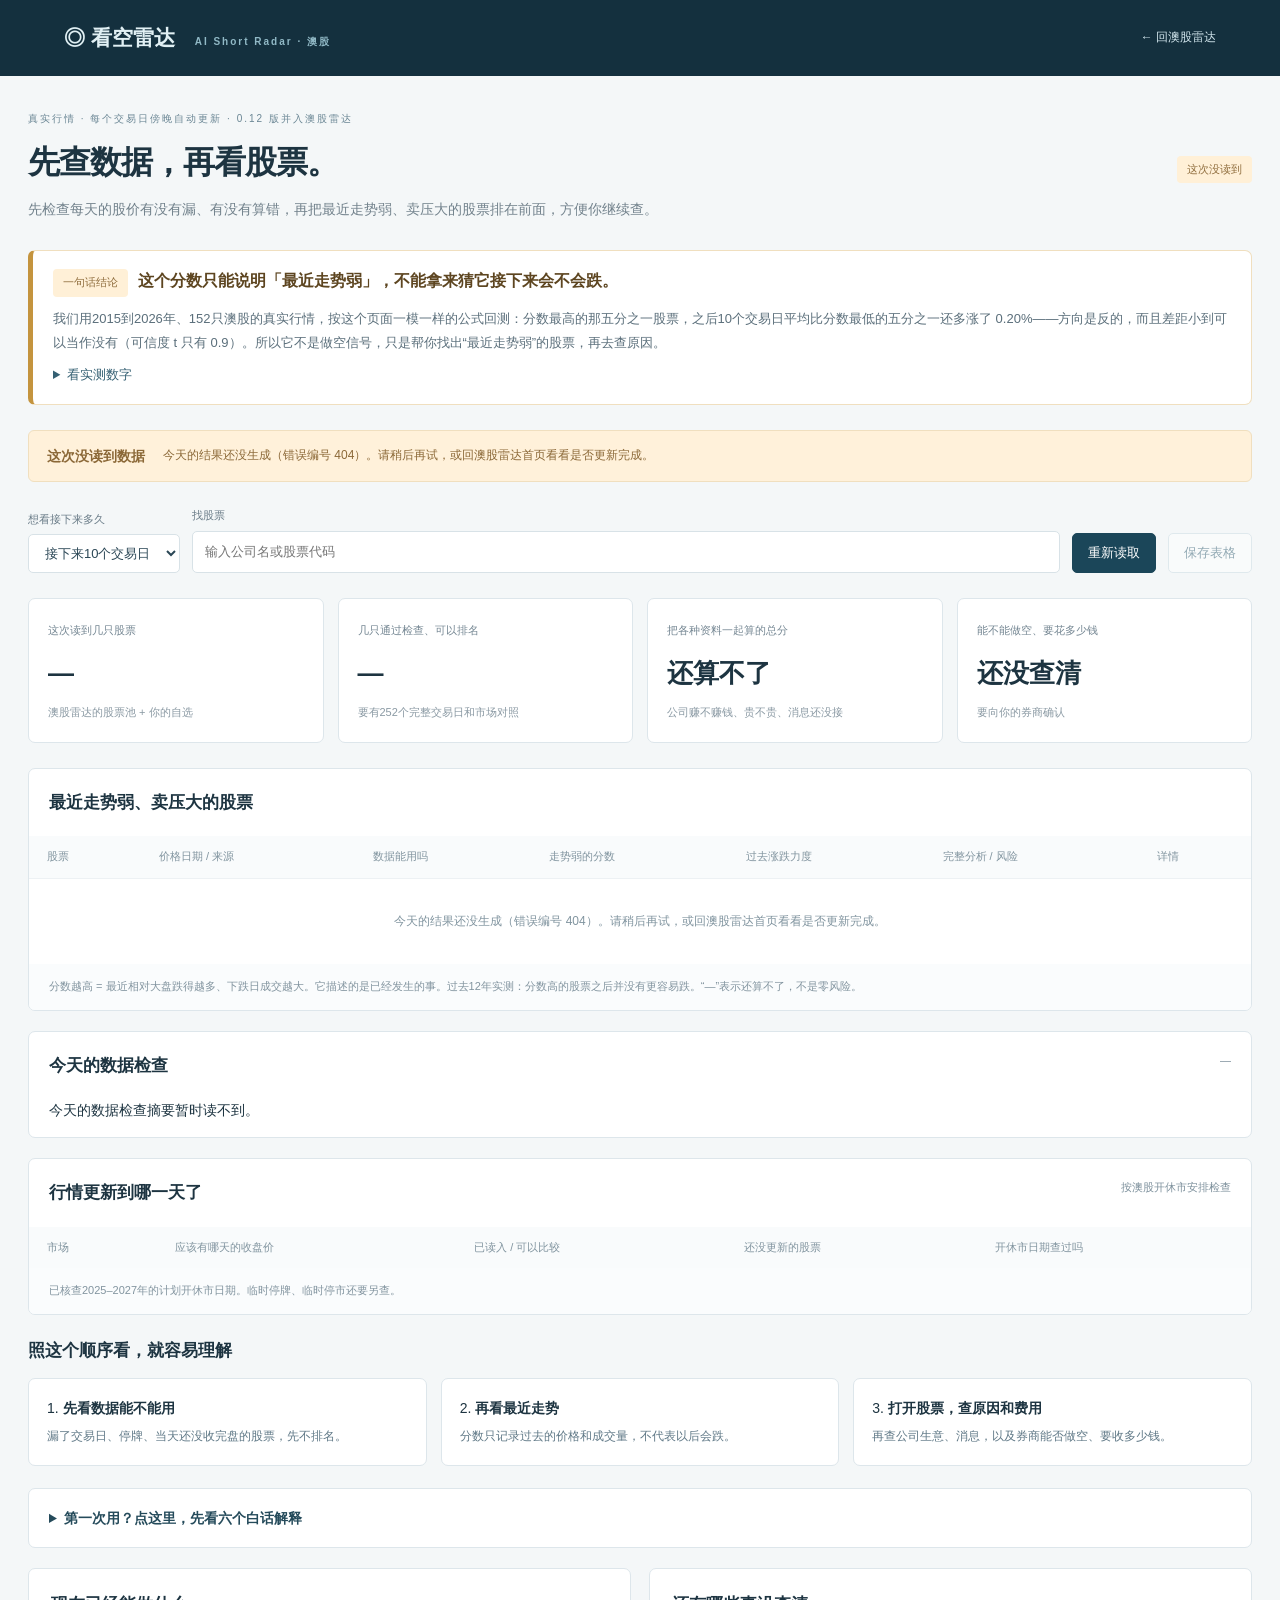
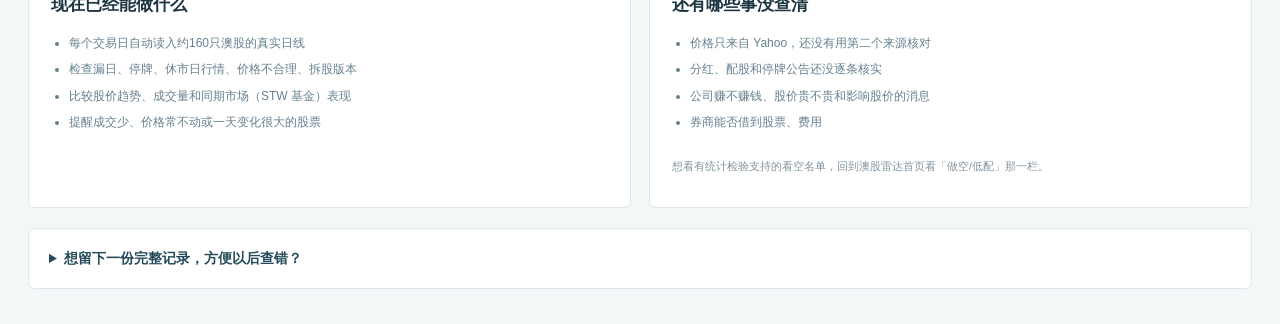
==== web/short/index.html @ 7758fd62 "并入 ChatGPT 版 AI Short Radar：新增「看空雷达」子页 /short/ - short_radar/：AI Short Radar 0.12 计算核心原样搬入，评分公式与权重未改" ====
<!doctype html>
<html lang="zh-CN">
<head><meta charset="utf-8"><meta name="viewport" content="width=device-width,initial-scale=1,viewport-fit=cover"><meta name="color-scheme" content="light"><meta name="theme-color" content="#14303e"><title>看空雷达 · 澳股雷达</title><link rel="stylesheet" href="workbench.css"><link rel="apple-touch-icon" href="../icon-192.png"><link rel="icon" href="../icon-192.png"></head>
<body>
<header><a class="brand" href="./">◎ 看空雷达 <small>AI Short Radar · 澳股</small></a><nav><a href="../">← 回澳股雷达</a></nav></header>
<main>
<div class="intro"><div><div class="overline">真实行情 · 每个交易日傍晚自动更新 · 0.12 版并入澳股雷达</div><h1>先查数据，再看股票。</h1><p>先检查每天的股价有没有漏、有没有算错，再把最近走势弱、卖压大的股票排在前面，方便你继续查。</p></div><span id="connection" class="tag">正在读取</span></div>
<section class="verdict" id="verdict"><div class="verdictHead"><span class="tag warn">一句话结论</span><b>这个分数只能说明「最近走势弱」，不能拿来猜它接下来会不会跌。</b></div><p id="verdictText">正在读取实测结果…</p><details id="verdictDetails"><summary>看实测数字</summary><div id="verdictBody"></div></details></section>
<input type="hidden" id="mode" value="imported"><input type="hidden" id="market" value="AU">
<section class="callout"><b id="modeNotice">正在读取</b><span id="noticeDetail">哪一天的价格、从哪来、还缺什么，都会说明。</span></section>
<div class="controls">
<label>想看接下来多久<select id="horizon"><option value="5">接下来5个交易日</option><option value="10" selected>接下来10个交易日</option><option value="20">接下来20个交易日</option></select></label>
<label class="search">找股票<input id="query" type="search" placeholder="输入公司名或股票代码"></label><button id="refresh">重新读取</button><button id="export" class="secondary">保存表格</button>
</div>
<div class="metrics">
<article><small>这次读到几只股票</small><strong id="count">—</strong><span>澳股雷达的股票池 + 你的自选</span></article>
<article><small>几只通过检查、可以排名</small><strong id="ready">—</strong><span>要有252个完整交易日和市场对照</span></article>
<article><small>把各种资料一起算的总分</small><strong>还算不了</strong><span>公司赚不赚钱、贵不贵、消息还没接</span></article>
<article><small>能不能做空、要花多少钱</small><strong>还没查清</strong><span>要向你的券商确认</span></article>
</div>
<section class="panel">
<div class="panelTitle"><h2>最近走势弱、卖压大的股票</h2><span id="cutoff">—</span></div>
<div class="tableWrap"><table class="rowsTable"><thead><tr><th>股票</th><th>价格日期 / 来源</th><th>数据能用吗</th><th>走势弱的分数</th><th>过去涨跌力度</th><th>完整分析 / 风险</th><th>详情</th></tr></thead><tbody id="rows"></tbody></table></div>
<p class="footnote">分数越高 = 最近相对大盘跌得越多、下跌日成交越大。它描述的是已经发生的事。过去12年实测：分数高的股票之后并没有更容易跌。“—”表示还算不了，不是零风险。</p>
</section>
<section class="panel importPanel"><div class="panelTitle"><h2>今天的数据检查</h2><span id="importWhen">—</span></div><div id="importBody" class="importBody">正在读取…</div></section>
<section class="panel calendarPanel">
<div class="panelTitle"><h2>行情更新到哪一天了</h2><span>按澳股开休市安排检查</span></div>
<div class="tableWrap"><table class="rowsTable"><thead><tr><th>市场</th><th>应该有哪天的收盘价</th><th>已读入 / 可以比较</th><th>还没更新的股票</th><th>开休市日期查过吗</th></tr></thead><tbody id="calendarSummary"></tbody></table></div>
<p class="footnote">已核查2025–2027年的计划开休市日期。临时停牌、临时停市还要另查。</p>
</section>
<section class="howToRead"><h2>照这个顺序看，就容易理解</h2><ol><li><b>先看数据能不能用</b><span>漏了交易日、停牌、当天还没收完盘的股票，先不排名。</span></li><li><b>再看最近走势</b><span>分数只记录过去的价格和成交量，不代表以后会跌。</span></li><li><b>打开股票，查原因和费用</b><span>再查公司生意、消息，以及券商能否做空、要收多少钱。</span></li></ol></section><div id="beginnerGuide"></div>
<div class="bottom">
<section class="panel"><h2>现在已经能做什么</h2><ul><li>每个交易日自动读入约160只澳股的真实日线</li><li>检查漏日、停牌、休市日行情、价格不合理、拆股版本</li><li>比较股价趋势、成交量和同期市场（STW 基金）表现</li><li>提醒成交少、价格常不动或一天变化很大的股票</li></ul></section>
<section class="panel"><h2>还有哪些事没查清</h2><ul><li>价格只来自 Yahoo，还没有用第二个来源核对</li><li>分红、配股和停牌公告还没逐条核实</li><li>公司赚不赚钱、股价贵不贵和影响股价的消息</li><li>券商能否借到股票、费用</li></ul><p class="footnote">想看有统计检验支持的看空名单，回到澳股雷达首页看「做空/低配」那一栏。</p></section>
</div>
<details class="rawExport"><summary>想留下一份完整记录，方便以后查错？</summary><p>普通查看用上面的表格。这个原始数据文件保留所有字段和版本编号，方便开发或核对。</p><button id="exportRaw" class="secondary">保存原始记录（查错用）</button></details></main>
<dialog id="detailDialog"><div class="dialogHead"><h2 id="detailName">股票详情</h2><button id="closeDetail" class="secondary">关闭 ×</button></div><div id="detailBody"></div></dialog>
<script src="plain.js"></script><script src="workbench.js"></script>
</body></html>
---- web/short/workbench.css ----
*{box-sizing:border-box}body{margin:0;color:#1d3441;background:#f4f7f8;font:14px/1.6 -apple-system,BlinkMacSystemFont,"Segoe UI","Microsoft YaHei",sans-serif}header{padding:21px 5%;background:#14303e;color:#e1f0f4;display:flex;justify-content:space-between;gap:15px;align-items:center}.brand{font-weight:700;font-size:21px;text-decoration:none;color:inherit}.brand small{font-size:10px;letter-spacing:2px;color:#91b9c6;margin-left:14px}nav{display:flex;gap:22px;align-items:center}nav a{color:#d2e6ed;font-size:12px;text-decoration:none}main{max-width:1300px;margin:35px auto;padding:0 28px}.intro{display:flex;align-items:center;justify-content:space-between;gap:20px}.overline{font-size:10px;letter-spacing:2px;color:#6a8694}h1{font-size:32px;letter-spacing:-1px;margin:10px 0}h2{font-size:17px;margin:0}p{color:#72828c;margin:8px 0}small{font-size:11px;color:#758793}.tag{font-size:11px;display:inline-block;padding:5px 10px;border-radius:4px;background:#e6edf1;color:#546b78;white-space:nowrap}.tag.good{background:#e6f3ed;color:#487662}.tag.warn{background:#fff0d7;color:#8f6d3d}.callout{display:flex;gap:18px;align-items:center;background:#fff1da;color:#8b6837;border:1px solid #f0dfbf;border-radius:6px;padding:14px 18px;margin:25px 0}.callout span{font-size:12px}.controls{display:flex;gap:12px;align-items:flex-end;flex-wrap:wrap}.controls label{font-size:11px;color:#6a7c88}.controls select,.controls input{display:block;margin-top:6px;padding:10px 12px;background:white;border:1px solid #d8e2e7;border-radius:5px;font:inherit;font-size:13px;color:#2b4756;min-height:39px}.search{flex:1;min-width:180px}.search input{width:100%}button{cursor:pointer;border:1px solid #1b4659;background:#1b4659;color:white;padding:9px 15px;border-radius:5px;font:inherit;font-size:13px}.secondary{background:white;color:#356073;border-color:#ccdce4}button:disabled{opacity:.5;cursor:wait}button:focus-visible,a:focus-visible,input:focus-visible,select:focus-visible{outline:3px solid #69afc3;outline-offset:3px}.metrics{display:grid;grid-template-columns:repeat(4,1fr);gap:14px;margin:25px 0}.metrics article{border:1px solid #dde6eb;border-radius:7px;background:white;padding:19px}.metrics strong{display:block;font-size:26px;margin:12px 0 6px}.metrics span{font-size:11px;color:#8a99a3}.panel{background:white;border:1px solid #dde6eb;border-radius:7px;overflow:hidden}.panelTitle{padding:20px;display:flex;justify-content:space-between;gap:15px}.panelTitle span{font-size:11px;color:#7d909c}.tableWrap{overflow:auto}table{border-collapse:collapse;width:100%;white-space:nowrap}th{font-weight:500;font-size:11px;color:#81949f;background:#f9fbfc;padding:12px 18px;text-align:left}td{border-top:1px solid #edf1f4;font-size:12px;padding:17px 18px}td b{font-size:14px}td small{display:block;font-size:10px;margin-top:4px}.score{font-size:21px;color:#a35f56;font-weight:650}.textButton{background:none;color:#346d83;border:0;padding:0}.footnote{font-size:11px;padding:14px 20px;margin:0;background:#fafcfd;color:#82949f}.empty{padding:32px;text-align:center;white-space:normal;line-height:1.8;color:#80949f}.bottom{display:grid;grid-template-columns:1fr 1fr;gap:18px;margin:20px 0}.bottom .panel{padding:22px}.bottom ul{padding-left:18px;font-size:12px;line-height:2.2;color:#66808e}.bottom .footnote{padding:10px 0;background:transparent}dialog{border:1px solid #d3e0e6;border-radius:9px;padding:25px;width:620px;max-width:95vw;color:#254455;max-height:85vh}dialog::backdrop{background:#102d3c80}.dialogHead{display:flex;justify-content:space-between;gap:12px;align-items:center;margin-bottom:20px}.metaRow{display:flex;justify-content:space-between;border-top:1px solid #edf1f4;padding:9px 0;font-size:12px;gap:20px}.chart{width:100%;height:160px;margin:15px 0}.reasons{font-size:12px;line-height:1.9;color:#806949;padding:12px 15px;background:#fff5e6;border-radius:5px}@media(max-width:900px){.metrics{grid-template-columns:repeat(2,1fr)}.brand small{display:none}nav{gap:10px}.callout{align-items:flex-start;flex-direction:column;gap:5px}}@media(max-width:640px){header{flex-wrap:wrap}main{padding:0 15px;margin:25px 0}h1{font-size:26px}.intro{align-items:flex-start;flex-direction:column}.bottom{grid-template-columns:1fr}.metrics{gap:8px}.metrics article{padding:15px}.metrics strong{font-size:22px}.panelTitle{flex-direction:column}.controls{gap:8px}}

.calendarPanel{margin-bottom:20px}.metaRow b{overflow-wrap:anywhere;text-align:right}
.detailSection{margin:22px 0}.detailSection h3{font-size:16px}.audit{margin-top:20px}.audit summary{cursor:pointer;padding:12px 0;font-size:13px;color:#356073}.audit .metaRow{font-size:11px}.metaRow span{flex:0 0 44%}.metaRow b{min-width:0}.detailSection p,dialog p{font-size:12px;line-height:1.8}
.howToRead{margin:22px 0}.howToRead ol{display:grid;grid-template-columns:repeat(3,1fr);gap:14px;padding:0;list-style-position:inside}.howToRead li{padding:18px;border:1px solid #dde6eb;background:white;border-radius:7px}.howToRead span{display:block;color:#607987;font-size:12px;margin-top:8px}.beginnerGuide,.rawExport{margin:20px 0;padding:18px 20px;background:#fff;border:1px solid #dde6eb;border-radius:7px}.beginnerGuide summary,.rawExport summary{cursor:pointer;color:#254b5b;font-weight:600}.beginnerGuide article{margin:18px 0}.beginnerGuide h3{font-size:14px;margin:8px 0}.beginnerGuide p,.rawExport p,.rawExport li{font-size:13px;color:#586f7c;line-height:1.85}.beginnerGuide a{color:#27627c}@media(max-width:760px){.howToRead ol{grid-template-columns:1fr}}

/* —— 并入澳股雷达：实测结论卡、数据检查卡、手机排版 —— */
.verdict{margin:22px 0;padding:18px 20px;background:#fff;border:1px solid #f0dfbf;border-left:5px solid #c4943e;border-radius:7px}
.verdictHead{display:flex;gap:10px;align-items:baseline;flex-wrap:wrap}.verdictHead b{font-size:16px;color:#5d4520;line-height:1.5}
.verdict p{color:#5b6f7b;font-size:13px;line-height:1.85;margin:10px 0 0}.verdict summary{cursor:pointer;color:#356073;font-size:13px;margin-top:10px}
.evidenceTable td,.evidenceTable th{padding:10px 12px;font-size:12px}.plainList{font-size:12px;line-height:1.9;color:#5b6f7b;padding-left:18px}.verdict p.small{font-size:11px;color:#83949e}
.importPanel{margin:20px 0}.importBody{padding:0 20px 16px}.importBody p{font-size:12px;line-height:1.8}
.rank{font-style:normal;display:inline-block;min-width:22px;color:#a35f56;font-weight:700;margin-right:4px}
tr.muted td{color:#8a9aa4}tr.muted .cellStock b{color:#6d828f}
header{position:sticky;top:0;z-index:3}header{padding-top:max(21px,env(safe-area-inset-top))}
@media(max-width:700px){
 header{padding:14px 16px;padding-top:max(14px,env(safe-area-inset-top))}.brand{font-size:18px}
 main{padding:0 12px;margin:16px 0 40px}h1{font-size:23px}.intro p{font-size:13px}
 .controls{display:grid;grid-template-columns:1fr 1fr;gap:8px}.controls label{grid-column:1/-1}.controls select,.controls input{width:100%}
 .metrics{grid-template-columns:1fr 1fr}.metrics span{display:none}
 .rowsTable thead{display:none}.rowsTable,.rowsTable tbody{display:block}
 .rowsTable tr{display:grid;grid-template-columns:1fr 1fr;gap:4px 12px;padding:14px 14px 10px;border-top:1px solid #edf1f4}
 .rowsTable td{display:block;border:0;padding:4px 0;white-space:normal;font-size:12px}
 .rowsTable td[data-label]::before{content:attr(data-label);display:block;font-size:10px;color:#8c9ca6;margin-bottom:2px}
 .rowsTable .cellStock,.rowsTable .cellAction{grid-column:1/-1}.rowsTable .cellStock b{font-size:15px}
 .rowsTable .hideSmall{display:none}.rowsTable .score{font-size:19px}.rowsTable td.empty{grid-column:1/-1}
 .tableWrap{-webkit-overflow-scrolling:touch}.calendarPanel td,.calendarPanel th{padding:10px 12px}
 .verdict{padding:14px}.verdictHead b{font-size:15px}
 dialog{padding:16px;width:100vw;max-width:100vw;max-height:92vh;margin:auto 0 0;border-radius:12px 12px 0 0}
 .metaRow{flex-direction:column;gap:2px}.metaRow span{flex:none}.metaRow b{text-align:left}
}
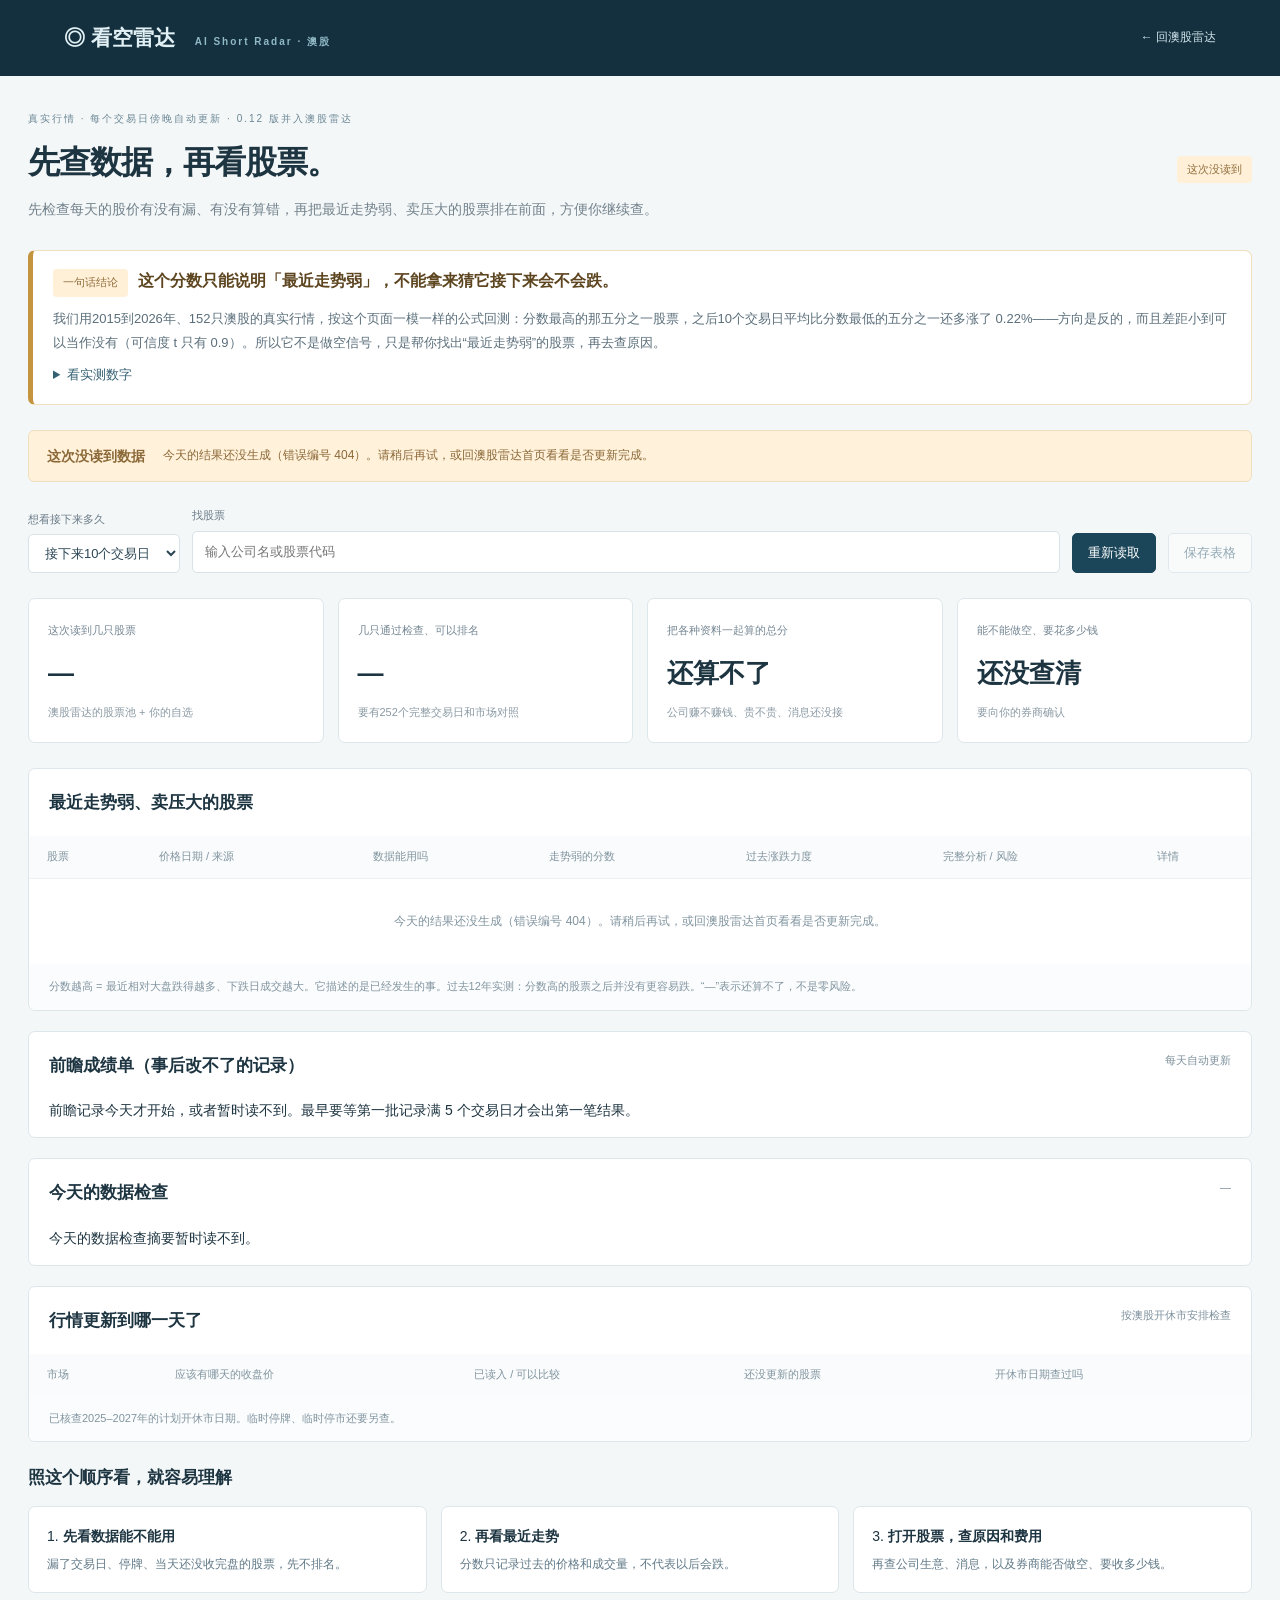
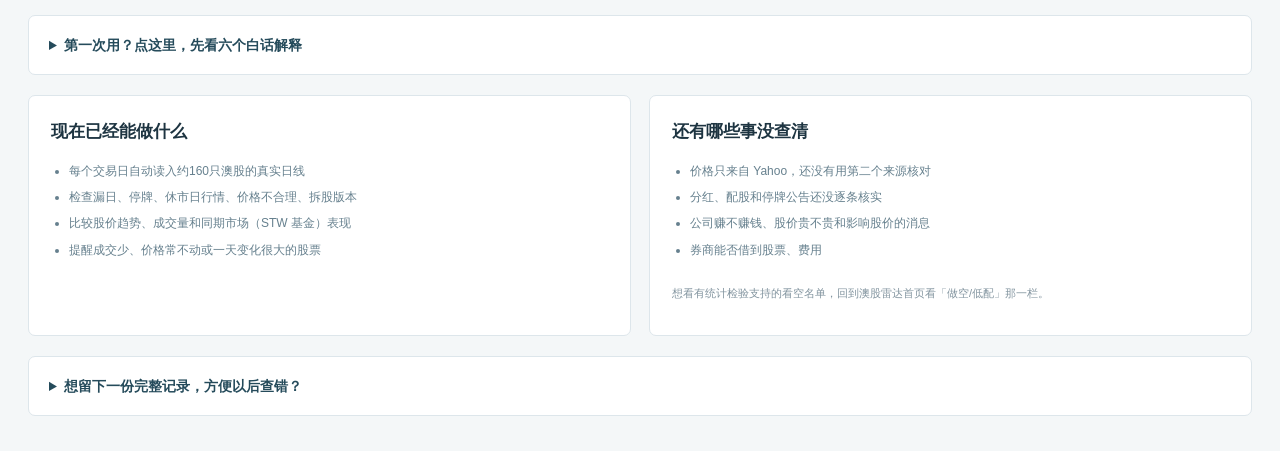
==== commit 4c42bfcb: "第三轮：判决改用不重叠检验；新增前瞻成绩单；吸收 ChatGPT 审查中核实属实的部分 判决统计量（validate._overlap_stats）： - t_stat 从 Newey-West(la" ====
--- a/web/short/index.html
+++ b/web/short/index.html
@@ -23,6 +23,7 @@
 <div class="tableWrap"><table class="rowsTable"><thead><tr><th>股票</th><th>价格日期 / 来源</th><th>数据能用吗</th><th>走势弱的分数</th><th>过去涨跌力度</th><th>完整分析 / 风险</th><th>详情</th></tr></thead><tbody id="rows"></tbody></table></div>
 <p class="footnote">分数越高 = 最近相对大盘跌得越多、下跌日成交越大。它描述的是已经发生的事。过去12年实测：分数高的股票之后并没有更容易跌。“—”表示还算不了，不是零风险。</p>
 </section>
+<section class="panel importPanel"><div class="panelTitle"><h2>前瞻成绩单（事后改不了的记录）</h2><span>每天自动更新</span></div><div id="forwardBody" class="importBody">正在读取…</div></section>
 <section class="panel importPanel"><div class="panelTitle"><h2>今天的数据检查</h2><span id="importWhen">—</span></div><div id="importBody" class="importBody">正在读取…</div></section>
 <section class="panel calendarPanel">
 <div class="panelTitle"><h2>行情更新到哪一天了</h2><span>按澳股开休市安排检查</span></div>
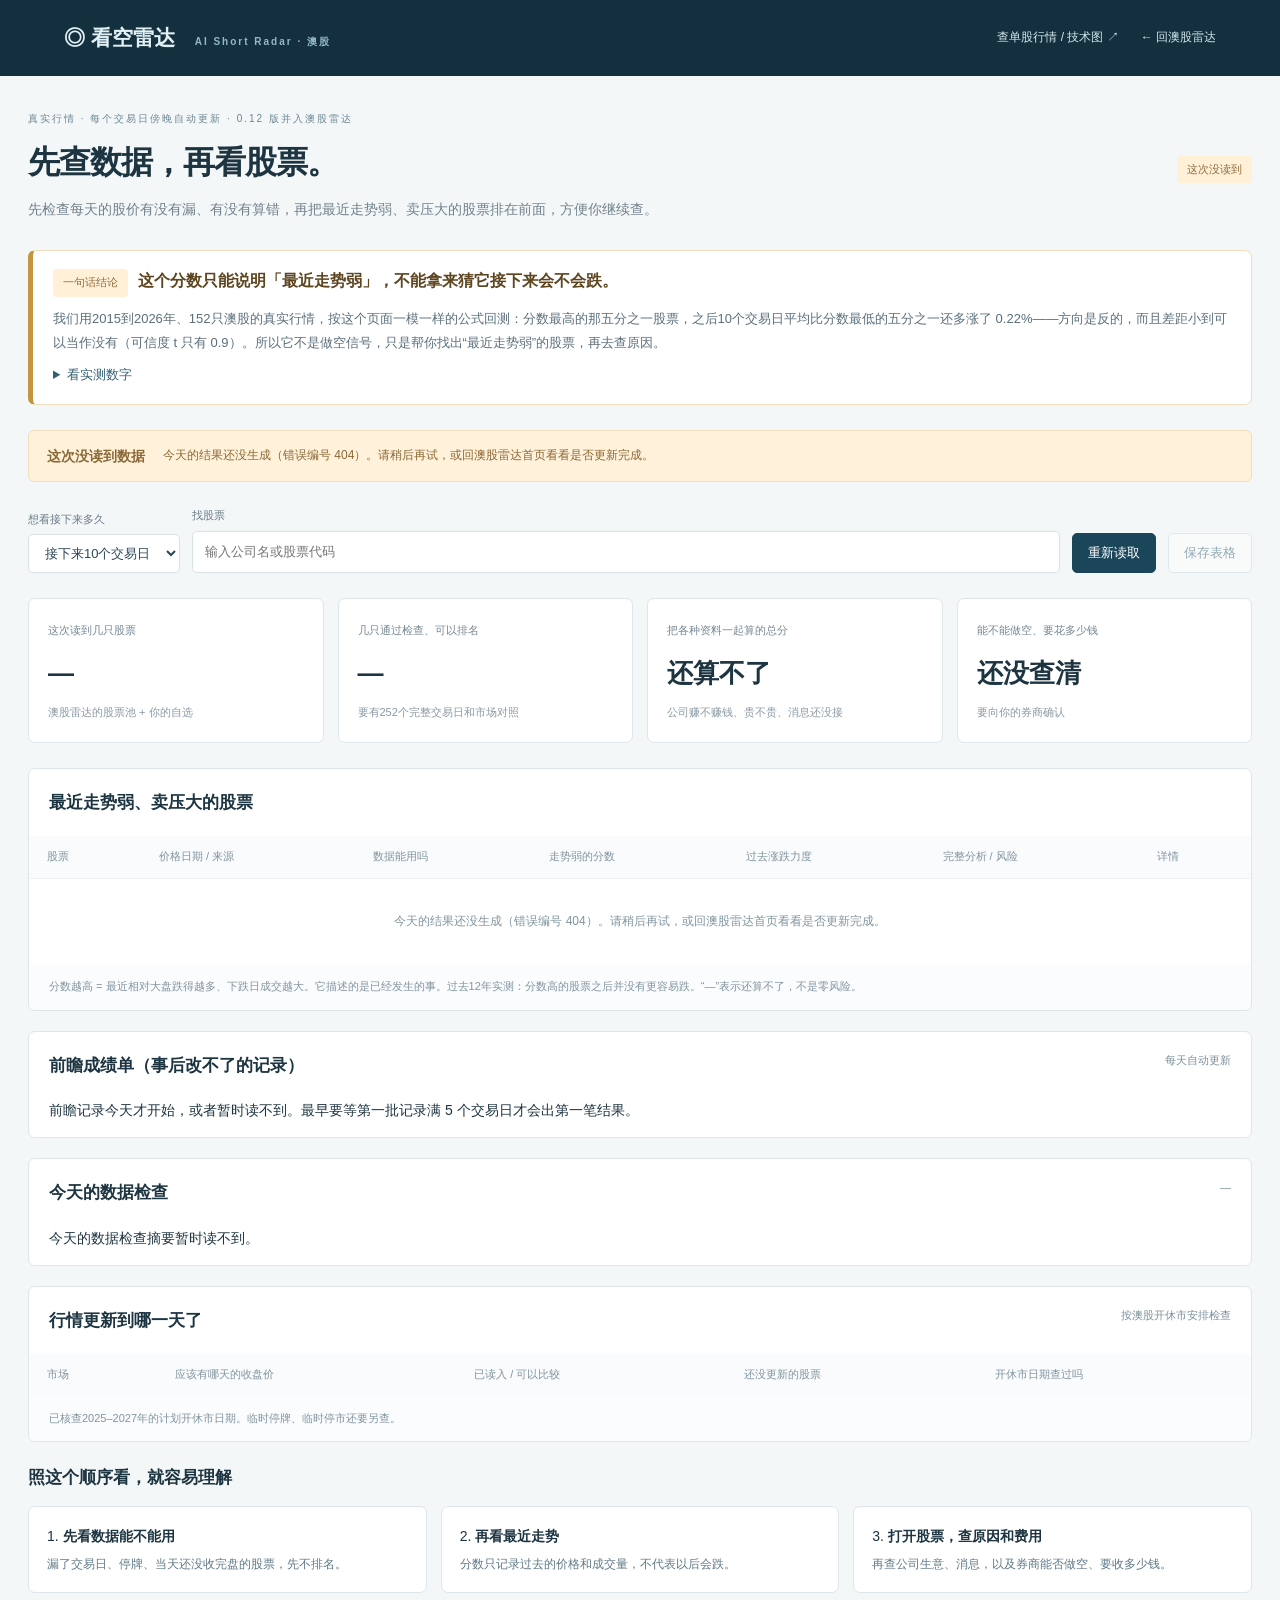
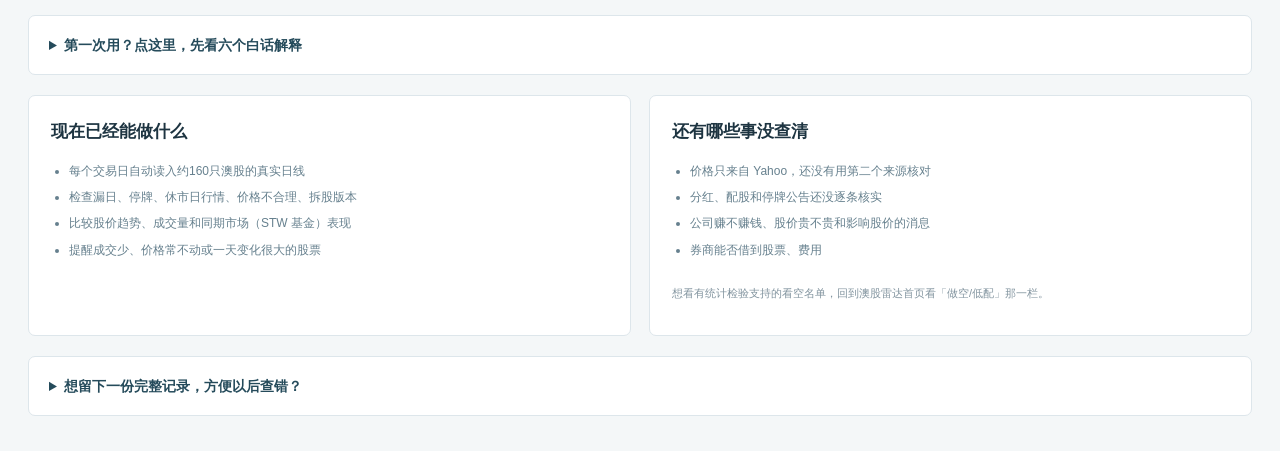
==== commit f9f412dd: "Add ASX ticker lookup with price history charts and transparent conditions" ====
--- a/web/short/index.html
+++ b/web/short/index.html
@@ -2,7 +2,7 @@
 <html lang="zh-CN">
 <head><meta charset="utf-8"><meta name="viewport" content="width=device-width,initial-scale=1,viewport-fit=cover"><meta name="color-scheme" content="light"><meta name="theme-color" content="#14303e"><title>看空雷达 · 澳股雷达</title><link rel="stylesheet" href="workbench.css"><link rel="apple-touch-icon" href="../icon-192.png"><link rel="icon" href="../icon-192.png"></head>
 <body>
-<header><a class="brand" href="./">◎ 看空雷达 <small>AI Short Radar · 澳股</small></a><nav><a href="../">← 回澳股雷达</a></nav></header>
+<header><a class="brand" href="./">◎ 看空雷达 <small>AI Short Radar · 澳股</small></a><nav><a href="../#stockLookup">查单股行情 / 技术图 ↗</a><a href="../">← 回澳股雷达</a></nav></header>
 <main>
 <div class="intro"><div><div class="overline">真实行情 · 每个交易日傍晚自动更新 · 0.12 版并入澳股雷达</div><h1>先查数据，再看股票。</h1><p>先检查每天的股价有没有漏、有没有算错，再把最近走势弱、卖压大的股票排在前面，方便你继续查。</p></div><span id="connection" class="tag">正在读取</span></div>
 <section class="verdict" id="verdict"><div class="verdictHead"><span class="tag warn">一句话结论</span><b>这个分数只能说明「最近走势弱」，不能拿来猜它接下来会不会跌。</b></div><p id="verdictText">正在读取实测结果…</p><details id="verdictDetails"><summary>看实测数字</summary><div id="verdictBody"></div></details></section>
